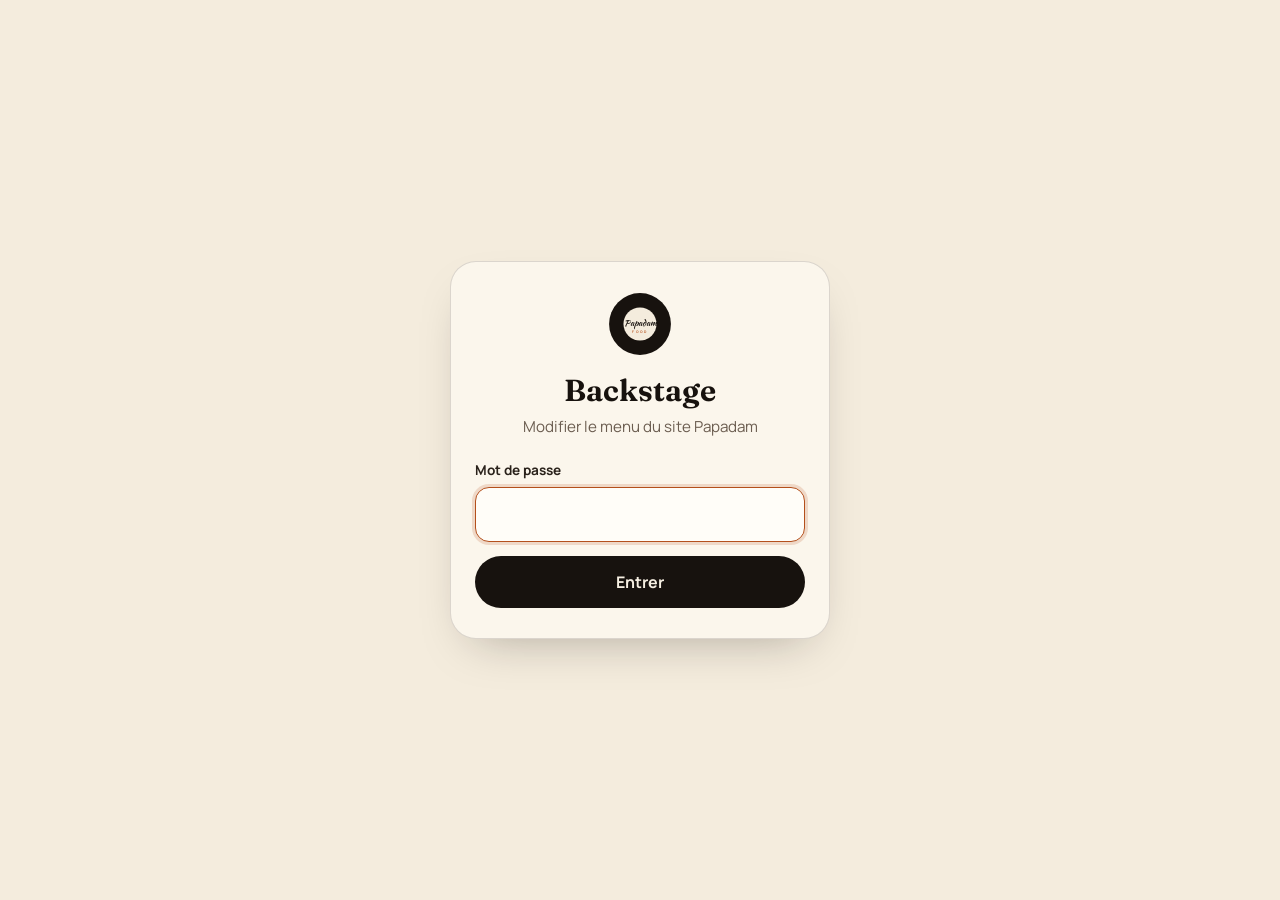
==== admin/index.html @ e586681b "Backstage : menu modifiable depuis /admin - Menu commun dans data/menu.json, affiché par assets/js/m" ====
<!doctype html>
<html lang="fr">
<head>
  <meta charset="utf-8">
  <meta name="viewport" content="width=device-width, initial-scale=1, viewport-fit=cover">
  <meta name="robots" content="noindex, nofollow">
  <title>Backstage Papadam</title>
  <meta name="theme-color" content="#17120e">
  <link rel="icon" href="/assets/favicon.webp" type="image/webp">
  <link rel="preconnect" href="https://fonts.googleapis.com">
  <link rel="preconnect" href="https://fonts.gstatic.com" crossorigin>
  <link rel="stylesheet" href="https://fonts.googleapis.com/css2?family=Fraunces:ital,opsz,wght@0,9..144,400..800;1,9..144,400..700&family=Manrope:wght@400;500;600;700&family=Kaushan+Script&display=swap">
  <style>
    :root {
      --cream: #f4ecdd; --paper: #fbf6ec; --sand: #e9dcc4; --ink: #17120e; --ink-2: #2b231c;
      --text: #2a221b; --muted: #6b5d50; --spice: #b4501c; --mustard: #efbd3c; --on-dark: #f6efe2;
      --ok: #1f7a46; --danger: #b3261e; --line: rgba(23, 18, 14, .14);
      --f-display: 'Fraunces', Georgia, serif; --f-body: 'Manrope', system-ui, -apple-system, 'Segoe UI', sans-serif;
      --r: 18px;
    }
    *, *::before, *::after { box-sizing: border-box; }
    html { -webkit-text-size-adjust: 100%; }
    body { margin: 0; background: var(--cream); color: var(--text); font: 400 1rem/1.5 var(--f-body); -webkit-font-smoothing: antialiased; }
    button, input, textarea, select { font: inherit; color: inherit; }
    button { cursor: pointer; }
    img { display: block; max-width: 100%; }
    [hidden] { display: none !important; }
    .wrap { width: 100%; max-width: 760px; margin: 0 auto; padding: 0 16px; }

    /* Connexion */
    .login { min-height: 100vh; min-height: 100svh; display: grid; place-items: center; padding: 24px 16px; }
    .login__card { width: 100%; max-width: 380px; background: var(--paper); border: 1px solid var(--line); border-radius: 26px; padding: 30px 24px; text-align: center; box-shadow: 0 20px 50px -24px rgba(23,18,14,.35); }
    .login__seal { width: 64px; height: 64px; margin: 0 auto 12px; }
    .login h1 { margin: 0; font: 650 1.9rem/1.1 var(--f-display); color: var(--ink); }
    .login p { margin: 8px 0 22px; color: var(--muted); font-size: .95rem; }
    .field-label { display: block; text-align: left; font-weight: 700; font-size: .85rem; margin-bottom: 6px; }
    .input { width: 100%; padding: 14px 16px; border: 1.5px solid var(--line); border-radius: 14px; background: #fffdf8; font-size: 1.05rem; }
    .input:focus { outline: none; border-color: var(--spice); box-shadow: 0 0 0 3px rgba(180,80,28,.18); }
    .btn { display: inline-flex; align-items: center; justify-content: center; gap: 8px; min-height: 52px; padding: 0 22px; border-radius: 999px; border: 0; font-weight: 700; font-size: 1rem; text-decoration: none; }
    .btn--ink { background: var(--ink); color: var(--on-dark); }
    .btn--ink:hover { background: var(--spice); }
    .btn--save { background: var(--ok); color: #fff; min-width: 170px; }
    .btn--save:disabled { background: #b9ad9b; cursor: default; }
    .btn--line { background: transparent; border: 1.5px solid var(--ink); color: var(--ink); }
    .btn--block { width: 100%; margin-top: 14px; }
    .error { margin: 12px 0 0; color: var(--danger); font-weight: 600; font-size: .92rem; }

    /* Barre du haut */
    .top { position: sticky; top: 0; z-index: 20; background: rgba(244,236,221,.94); backdrop-filter: blur(10px); -webkit-backdrop-filter: blur(10px); border-bottom: 1px solid var(--line); }
    .top__row { display: flex; align-items: center; gap: 12px; padding: 12px 0 10px; }
    .top__title { margin: 0 auto 0 0; font: 650 1.35rem/1 var(--f-display); color: var(--ink); }
    .top__title small { display: block; margin-top: 4px; font: 600 .75rem/1 var(--f-body); color: var(--muted); }
    .link { white-space: nowrap; color: var(--ink); font-weight: 700; font-size: .88rem; text-decoration: underline; text-underline-offset: 3px; background: none; border: 0; padding: 6px 2px; }
    .chips { display: flex; gap: 8px; overflow-x: auto; padding: 2px 0 12px; scrollbar-width: none; }
    .chips::-webkit-scrollbar { display: none; }
    .chip { flex: none; padding: 10px 16px; border-radius: 999px; border: 1.5px solid var(--line); background: var(--paper); font-weight: 700; font-size: .92rem; white-space: nowrap; }
    .chip[aria-pressed="true"] { background: var(--ink); color: var(--on-dark); border-color: var(--ink); }
    .chip--add { border-style: dashed; color: var(--spice); }

    /* Catégorie */
    main.editor { padding: 18px 0 130px; }
    .cat-head { display: grid; gap: 10px; margin-bottom: 16px; padding: 16px; background: var(--paper); border: 1px solid var(--line); border-radius: var(--r); }
    .cat-head__row { display: flex; gap: 10px; align-items: center; }
    .cat-head__name { flex: 1; font: 650 1.3rem/1.2 var(--f-display); padding: 10px 12px; }
    .cat-head details summary { cursor: pointer; font-weight: 700; font-size: .88rem; color: var(--muted); }
    .cat-head textarea { margin-top: 8px; }
    .cat-tools { display: flex; flex-wrap: wrap; gap: 8px; margin-top: 10px; }
    .hint { margin: 0 0 14px; color: var(--muted); font-size: .9rem; }

    /* Article */
    .items { display: grid; gap: 12px; list-style: none; margin: 0; padding: 0; }
    .item { background: #fffdf8; border: 1.5px solid var(--line); border-radius: var(--r); padding: 14px; display: grid; gap: 12px; }
    .item.is-changed { border-color: var(--mustard); box-shadow: 0 0 0 3px rgba(239,189,60,.25); }
    .item__main { display: grid; grid-template-columns: 84px 1fr; gap: 12px; align-items: start; }
    .photo { position: relative; width: 84px; height: 84px; border-radius: 14px; overflow: hidden; background: var(--sand); border: 0; padding: 0; }
    .photo img { width: 100%; height: 100%; object-fit: cover; }
    .photo span { position: absolute; inset: auto 0 0; padding: 4px 0; background: rgba(23,18,14,.72); color: #fff; font-size: .68rem; font-weight: 700; text-align: center; }
    .photo__empty { display: grid; place-items: center; width: 100%; height: 100%; color: var(--muted); font-size: 1.8rem; }
    .item__fields { display: grid; gap: 8px; min-width: 0; }
    .item__name { font-weight: 700; padding: 10px 12px; font-size: 1rem; }
    .price { display: flex; align-items: center; gap: 8px; }
    .price .input { width: 120px; padding: 10px 12px; font-weight: 700; font-size: 1.1rem; }
    .price b { color: var(--muted); }
    textarea.input { resize: vertical; min-height: 64px; font-size: .95rem; padding: 10px 12px; }
    .item__opts { display: flex; flex-wrap: wrap; gap: 8px; align-items: center; }
    .toggle { display: inline-flex; align-items: center; gap: 6px; padding: 8px 12px; border-radius: 999px; border: 1.5px solid var(--line); background: var(--paper); font-weight: 700; font-size: .85rem; }
    .toggle[aria-pressed="true"] { background: var(--mustard); border-color: var(--mustard); color: var(--ink); }
    .badge-input { width: 150px; padding: 8px 12px; font-size: .88rem; border-radius: 999px; }
    .item__actions { display: flex; flex-wrap: wrap; gap: 6px; border-top: 1px dashed var(--line); padding-top: 10px; }
    .mini { padding: 8px 12px; border-radius: 10px; border: 1.5px solid var(--line); background: var(--paper); font-weight: 700; font-size: .82rem; }
    .mini--danger { color: var(--danger); border-color: rgba(179,38,30,.35); margin-left: auto; }
    .mini:disabled { opacity: .35; cursor: default; }
    .add { width: 100%; margin-top: 12px; padding: 18px; border-radius: var(--r); border: 2px dashed var(--spice); background: transparent; color: var(--spice); font-weight: 700; font-size: 1rem; }

    /* Barre d'enregistrement */
    .savebar { position: fixed; left: 0; right: 0; bottom: 0; z-index: 30; background: var(--ink); color: var(--on-dark); padding: 12px 0 calc(12px + env(safe-area-inset-bottom)); box-shadow: 0 -10px 30px -12px rgba(0,0,0,.4); }
    .savebar__row { display: flex; align-items: center; gap: 12px; }
    .savebar__status { flex: 1; font-weight: 600; font-size: .92rem; line-height: 1.3; }
    .savebar__status small { display: block; opacity: .7; font-weight: 500; }

    .toast { position: fixed; left: 50%; top: 16px; z-index: 50; transform: translate(-50%, calc(-100% - 40px)); visibility: hidden; max-width: calc(100% - 32px); padding: 14px 18px; border-radius: 14px; background: var(--ok); color: #fff; font-weight: 700; box-shadow: 0 16px 40px -16px rgba(0,0,0,.45); transition: transform .4s cubic-bezier(.2,.7,.2,1), visibility 0s .4s; }
    .toast.is-error { background: var(--danger); }
    .toast.is-on { transform: translate(-50%, 0); visibility: visible; transition: transform .4s cubic-bezier(.2,.7,.2,1); }
    .loading { padding: 60px 0; text-align: center; color: var(--muted); }
    @media (max-width: 420px) {
      .item__main { grid-template-columns: 72px 1fr; }
      .photo { width: 72px; height: 72px; }
      .btn--save { min-width: 0; padding: 0 18px; }
    }
  </style>
</head>
<body>
  <!-- ============ CONNEXION ============ -->
  <section class="login" data-login hidden>
    <form class="login__card" data-login-form>
      <svg class="login__seal" viewBox="0 0 120 120" aria-hidden="true">
        <circle cx="60" cy="60" r="58" fill="#17120e"/>
        <circle cx="60" cy="60" r="31" fill="#f4ecdd"/>
        <text x="60" y="64" text-anchor="middle" font-family="'Kaushan Script', cursive" font-size="17" fill="#17120e">Papadam</text>
        <text x="60" y="76" text-anchor="middle" font-family="Manrope, sans-serif" font-weight="700" font-size="6.4" letter-spacing="2.4" fill="#b8541f">FOOD</text>
      </svg>
      <h1>Backstage</h1>
      <p>Modifier le menu du site Papadam</p>
      <label class="field-label" for="pw">Mot de passe</label>
      <input class="input" id="pw" type="password" autocomplete="current-password" required data-pw>
      <button class="btn btn--ink btn--block" type="submit" data-login-btn>Entrer</button>
      <p class="error" data-login-error hidden></p>
    </form>
  </section>

  <!-- ============ ÉDITEUR ============ -->
  <div data-app hidden>
    <header class="top">
      <div class="wrap">
        <div class="top__row">
          <h1 class="top__title">Menu Papadam<small>Même menu pour Sahloul et Khezama</small></h1>
          <a class="link" href="/" target="_blank" rel="noopener">Voir le site</a>
          <button class="link" type="button" data-logout>Quitter</button>
        </div>
        <nav class="chips" aria-label="Catégories" data-chips></nav>
      </div>
    </header>

    <main class="editor wrap" data-editor>
      <p class="loading">Chargement du menu…</p>
    </main>

    <div class="savebar">
      <div class="wrap savebar__row">
        <p class="savebar__status" data-status>Aucune modification</p>
        <button class="btn btn--save" type="button" data-save disabled>Enregistrer</button>
      </div>
    </div>
  </div>

  <input type="file" accept="image/*" hidden data-file>
  <div class="toast" role="status" aria-live="polite" data-toast></div>

  <script>
  (() => {
    'use strict';
    const $ = (s, c = document) => c.querySelector(s);
    const API = ['papadam.vercel.app', 'localhost', '127.0.0.1'].includes(location.hostname) ? '/api/save' : 'https://papadam.vercel.app/api/save';
    const PW_KEY = 'papadam-admin-pw';
    const BADGES = ['Populaire', 'Signature', 'Nouveau', 'Épicé', 'Promo'];

    const store = {
      get(k) { try { return localStorage.getItem(k); } catch (e) { return null; } },
      set(k, v) { try { localStorage.setItem(k, v); } catch (e) {} },
      del(k) { try { localStorage.removeItem(k); } catch (e) {} },
    };
    const esc = (s) => String(s ?? '').replace(/[&<>"']/g, (c) => ({ '&': '&amp;', '<': '&lt;', '>': '&gt;', '"': '&quot;', "'": '&#39;' }[c]));
    const slug = (s) => String(s || '').normalize('NFKD').replace(/[̀-ͯ]/g, '').toLowerCase().replace(/[^a-z0-9]+/g, '-').replace(/^-+|-+$/g, '').slice(0, 40);
    const fmtPrice = (n) => (Number.isFinite(n) ? n.toFixed(3).replace('.', ',') : '');
    const parsePrice = (s) => {
      const v = parseFloat(String(s).replace(/\s|dt/gi, '').replace(',', '.'));
      return Number.isFinite(v) ? Math.round(v * 1000) / 1000 : NaN;
    };
    const uid = () => Math.random().toString(36).slice(2, 7);

    let password = store.get(PW_KEY) || '';
    let menu = null;          // menu en cours d'édition
    let saved = '';           // dernière version enregistrée (texte), pour détecter les changements
    let savedItems = new Map(); // id -> texte de l'article enregistré, pour surligner ce qui a changé
    let current = null;       // id de la catégorie affichée
    let photos = new Map();   // chemin -> { data (base64), url (aperçu) } en attente d'envoi
    let photoTarget = null;   // article qui reçoit la photo choisie

    /* ---------- Messages ---------- */
    let toastTimer;
    function toast(msg, error = false) {
      const t = $('[data-toast]');
      t.textContent = msg;
      t.classList.toggle('is-error', error);
      t.classList.add('is-on');
      clearTimeout(toastTimer);
      toastTimer = setTimeout(() => t.classList.remove('is-on'), error ? 6000 : 4000);
    }

    async function api(body) {
      const res = await fetch(API, { method: 'POST', headers: { 'Content-Type': 'application/json' }, body: JSON.stringify({ password, ...body }) });
      let data = {};
      try { data = await res.json(); } catch (e) {}
      if (!res.ok) { const err = new Error(data.error || `Erreur ${res.status}`); err.status = res.status; throw err; }
      return data;
    }

    /* ---------- Connexion ---------- */
    function showLogin(message) {
      $('[data-app]').hidden = true;
      $('[data-login]').hidden = false;
      const err = $('[data-login-error]');
      err.hidden = !message;
      err.textContent = message || '';
      setTimeout(() => $('[data-pw]').focus(), 50);
    }
    $('[data-login-form]').addEventListener('submit', async (e) => {
      e.preventDefault();
      const btn = $('[data-login-btn]');
      password = $('[data-pw]').value;
      btn.disabled = true; btn.textContent = 'Vérification…';
      try {
        await api({ action: 'check' });
        store.set(PW_KEY, password);
        if (menu) {
          // Reconnexion en cours d'édition : on garde les modifications
          $('[data-login]').hidden = true;
          $('[data-app]').hidden = false;
        } else {
          start();
        }
      } catch (err) {
        showLogin(err.message);
      } finally {
        btn.disabled = false; btn.textContent = 'Entrer';
      }
    });
    $('[data-logout]').addEventListener('click', () => {
      if (isDirty() && !confirm('Des modifications ne sont pas enregistrées. Quitter quand même ?')) return;
      store.del(PW_KEY); password = ''; saved = JSON.stringify(menu); location.reload();
    });

    /* ---------- Données ---------- */
    async function loadMenu() {
      const res = await fetch(`/data/menu.json?t=${Date.now()}`, { cache: 'no-store' });
      if (!res.ok) throw new Error('Impossible de charger le menu.');
      return res.json();
    }
    function remember() {
      saved = JSON.stringify(menu);
      savedItems = new Map(menu.categories.flatMap((c) => c.items.map((i) => [i.id, JSON.stringify(i)])));
    }
    const isDirty = () => menu && JSON.stringify(menu) !== saved;
    const cat = () => menu.categories.find((c) => c.id === current);

    async function start() {
      $('[data-login]').hidden = true;
      $('[data-app]').hidden = false;
      try {
        menu = await loadMenu();
        remember();
        current = menu.categories[0]?.id || null;
        render();
      } catch (e) {
        $('[data-editor]').innerHTML = `<p class="loading">${esc(e.message)} Rechargez la page.</p>`;
      }
    }

    /* ---------- Affichage ---------- */
    function render() {
      renderChips();
      renderCategory();
      updateStatus();
    }

    function renderChips() {
      $('[data-chips]').innerHTML = menu.categories.map((c) =>
        `<button class="chip" type="button" aria-pressed="${c.id === current}" data-cat="${esc(c.id)}">${esc(c.name || 'Sans nom')} (${c.items.length})</button>`
      ).join('') + '<button class="chip chip--add" type="button" data-add-cat>+ Catégorie</button>';
    }

    function photoHtml(item) {
      const src = item.img && (photos.get(item.img.src.slice(1))?.url || item.img.src);
      return `<button class="photo" type="button" data-act="photo" aria-label="Changer la photo de ${esc(item.name)}">
        ${src ? `<img src="${esc(src)}" alt="">` : '<span class="photo__empty">📷</span>'}<span>${src ? 'Changer' : 'Ajouter'}</span></button>`;
    }

    function itemHtml(item, i, n, drinks) {
      const changed = savedItems.get(item.id) !== JSON.stringify(item);
      return `<li class="item${changed ? ' is-changed' : ''}" data-id="${esc(item.id)}">
        <div class="item__main">
          ${photoHtml(item)}
          <div class="item__fields">
            <input class="input item__name" value="${esc(item.name)}" placeholder="Nom de l'article" aria-label="Nom" data-f="name">
            <label class="price"><input class="input" inputmode="decimal" value="${esc(fmtPrice(item.price))}" placeholder="0,000" aria-label="Prix en dinars" data-f="price"><b>DT</b></label>
          </div>
        </div>
        <textarea class="input" rows="2" placeholder="Description (facultatif)" aria-label="Description" data-f="desc">${esc(item.desc)}</textarea>
        <div class="item__opts">
          ${drinks ? '' : `<button class="toggle" type="button" aria-pressed="${!!item.featured}" data-act="featured">★ Spécialité</button>`}
          <input class="input badge-input" list="badges" value="${esc(item.badge || '')}" placeholder="Étiquette (ex. Nouveau)" aria-label="Étiquette" data-f="badge">
        </div>
        <div class="item__actions">
          <button class="mini" type="button" data-act="up" ${i === 0 ? 'disabled' : ''} aria-label="Monter">↑ Monter</button>
          <button class="mini" type="button" data-act="down" ${i === n - 1 ? 'disabled' : ''} aria-label="Descendre">↓ Descendre</button>
          ${item.img ? '<button class="mini" type="button" data-act="nophoto">Retirer la photo</button>' : ''}
          <button class="mini mini--danger" type="button" data-act="delete">Supprimer</button>
        </div>
      </li>`;
    }

    function renderCategory() {
      const c = cat();
      const ed = $('[data-editor]');
      if (!c) { ed.innerHTML = '<p class="loading">Aucune catégorie. Ajoutez-en une avec « + Catégorie ».</p>'; return; }
      const idx = menu.categories.indexOf(c);
      ed.innerHTML = `
        <section class="cat-head">
          <div class="cat-head__row">
            <input class="input cat-head__name" value="${esc(c.name)}" aria-label="Nom de la catégorie" data-cf="name">
          </div>
          <details>
            <summary>Texte d'introduction et options de la catégorie</summary>
            <textarea class="input" rows="2" aria-label="Introduction" data-cf="intro">${esc(c.intro)}</textarea>
            <div class="cat-tools">
              <button class="mini" type="button" data-cact="left" ${idx === 0 ? 'disabled' : ''}>← Avant</button>
              <button class="mini" type="button" data-cact="right" ${idx === menu.categories.length - 1 ? 'disabled' : ''}>Après →</button>
              <button class="mini" type="button" data-cact="drinks">${c.drinks ? 'Catégorie boissons ✓' : 'Catégorie normale'}</button>
              <button class="mini mini--danger" type="button" data-cact="delete">Supprimer la catégorie</button>
            </div>
          </details>
        </section>
        <p class="hint">Touchez un champ pour le modifier, puis appuyez sur <strong>Enregistrer</strong> en bas.</p>
        <ul class="items">${c.items.map((it, i) => itemHtml(it, i, c.items.length, c.drinks)).join('')}</ul>
        <button class="add" type="button" data-add-item>+ Ajouter un article dans « ${esc(c.name)} »</button>
        <datalist id="badges">${BADGES.map((b) => `<option value="${b}">`).join('')}</datalist>`;
    }

    function markItem(li) {
      const item = cat().items.find((i) => i.id === li.dataset.id);
      li.classList.toggle('is-changed', savedItems.get(item.id) !== JSON.stringify(item));
    }

    function updateStatus() {
      const dirty = isDirty();
      let n = 0;
      if (dirty) {
        const now = new Map(menu.categories.flatMap((c) => c.items.map((i) => [i.id, JSON.stringify(i)])));
        now.forEach((v, k) => { if (savedItems.get(k) !== v) n++; });
        savedItems.forEach((v, k) => { if (!now.has(k)) n++; });
      }
      $('[data-status]').innerHTML = dirty
        ? `${n ? `${n} article${n > 1 ? 's' : ''} modifié${n > 1 ? 's' : ''}` : 'Modifications'} à enregistrer<small>Rien n'est en ligne tant que vous n'enregistrez pas</small>`
        : 'Aucune modification<small>Le site affiche ce menu</small>';
      $('[data-save]').disabled = !dirty;
    }

    /* ---------- Saisie ---------- */
    $('[data-chips]').addEventListener('click', (e) => {
      const chip = e.target.closest('[data-cat]');
      if (chip) { current = chip.dataset.cat; render(); scrollTo({ top: 0, behavior: 'smooth' }); return; }
      if (e.target.closest('[data-add-cat]')) {
        const name = prompt('Nom de la nouvelle catégorie ?');
        if (!name || !name.trim()) return;
        let id = slug(name) || `categorie-${uid()}`;
        while (menu.categories.some((c) => c.id === id)) id = `${slug(name)}-${uid()}`;
        menu.categories.push({ id, name: name.trim(), intro: '', items: [] });
        current = id;
        render();
      }
    });

    $('[data-editor]').addEventListener('input', (e) => {
      const c = cat();
      const cf = e.target.dataset.cf;
      if (cf) { c[cf] = e.target.value; if (cf === 'name') renderChips(); updateStatus(); return; }
      const f = e.target.dataset.f;
      const li = e.target.closest('[data-id]');
      if (!f || !li) return;
      const item = c.items.find((i) => i.id === li.dataset.id);
      if (f === 'price') {
        const v = parsePrice(e.target.value);
        e.target.setCustomValidity(Number.isFinite(v) ? '' : 'Prix invalide');
        if (Number.isFinite(v)) item.price = v;
      } else if (f === 'badge') {
        if (e.target.value.trim()) item.badge = e.target.value; else delete item.badge;
      } else {
        item[f] = e.target.value;
      }
      markItem(li);
      updateStatus();
    });
    // Remet le prix au bon format en sortant du champ
    $('[data-editor]').addEventListener('focusout', (e) => {
      if (e.target.dataset.f !== 'price') return;
      const li = e.target.closest('[data-id]');
      const item = cat().items.find((i) => i.id === li.dataset.id);
      e.target.value = fmtPrice(item.price);
      e.target.setCustomValidity('');
    });

    $('[data-editor]').addEventListener('click', (e) => {
      const c = cat();
      const cbtn = e.target.closest('[data-cact]');
      if (cbtn) {
        const i = menu.categories.indexOf(c);
        const a = cbtn.dataset.cact;
        if (a === 'left' && i > 0) [menu.categories[i - 1], menu.categories[i]] = [menu.categories[i], menu.categories[i - 1]];
        if (a === 'right' && i < menu.categories.length - 1) [menu.categories[i + 1], menu.categories[i]] = [menu.categories[i], menu.categories[i + 1]];
        if (a === 'drinks') { if (c.drinks) delete c.drinks; else c.drinks = true; }
        if (a === 'delete') {
          if (!confirm(`Supprimer la catégorie « ${c.name} » et ses ${c.items.length} article(s) ?`)) return;
          menu.categories.splice(i, 1);
          current = menu.categories[Math.max(0, i - 1)]?.id || null;
        }
        render();
        if (a !== 'delete') $('.cat-head details').open = true;
        return;
      }
      if (e.target.closest('[data-add-item]')) {
        const item = { id: `article-${uid()}`, name: '', price: 0, desc: '' };
        c.items.push(item);
        renderCategory(); updateStatus();
        const li = $(`[data-id="${item.id}"]`);
        li.scrollIntoView({ behavior: 'smooth', block: 'center' });
        $('[data-f="name"]', li).focus({ preventScroll: true });
        return;
      }
      const btn = e.target.closest('[data-act]');
      const li = e.target.closest('[data-id]');
      if (!btn || !li) return;
      const i = c.items.findIndex((x) => x.id === li.dataset.id);
      const item = c.items[i];
      const act = btn.dataset.act;
      if (act === 'up' && i > 0) [c.items[i - 1], c.items[i]] = [c.items[i], c.items[i - 1]];
      else if (act === 'down' && i < c.items.length - 1) [c.items[i + 1], c.items[i]] = [c.items[i], c.items[i + 1]];
      else if (act === 'featured') { if (item.featured) delete item.featured; else item.featured = true; }
      else if (act === 'nophoto') { if (!confirm('Retirer la photo de cet article ?')) return; delete item.img; }
      else if (act === 'delete') {
        if (!confirm(`Supprimer « ${item.name || 'cet article'} » du menu ?`)) return;
        c.items.splice(i, 1);
      } else if (act === 'photo') {
        photoTarget = item.id;
        $('[data-file]').value = '';
        $('[data-file]').click();
        return;
      }
      renderCategory(); renderChips(); updateStatus();
      const again = $(`[data-id="${item.id}"]`);
      if (again && (act === 'up' || act === 'down')) again.scrollIntoView({ behavior: 'smooth', block: 'center' });
    });

    /* ---------- Photos : redimensionnées sur l'appareil avant l'envoi ---------- */
    async function compress(file) {
      const bitmap = await createImageBitmap(file).catch(() => null);
      let source = bitmap, w, h;
      if (bitmap) { w = bitmap.width; h = bitmap.height; }
      else {
        source = await new Promise((ok, ko) => { const im = new Image(); im.onload = () => ok(im); im.onerror = ko; im.src = URL.createObjectURL(file); });
        w = source.naturalWidth; h = source.naturalHeight;
      }
      const scale = Math.min(1, 1200 / Math.max(w, h));
      const cw = Math.round(w * scale), ch = Math.round(h * scale);
      const canvas = document.createElement('canvas');
      canvas.width = cw; canvas.height = ch;
      canvas.getContext('2d').drawImage(source, 0, 0, cw, ch);
      const toBlob = (type, q) => new Promise((ok) => canvas.toBlob(ok, type, q));
      let blob = await toBlob('image/webp', 0.82);
      let ext = 'webp';
      if (!blob || blob.type !== 'image/webp') { blob = await toBlob('image/jpeg', 0.82); ext = 'jpg'; }
      for (let q = 0.7; blob.size > 1_000_000 && q > 0.3; q -= 0.15) blob = await toBlob(ext === 'webp' ? 'image/webp' : 'image/jpeg', q);
      const data = await new Promise((ok) => { const r = new FileReader(); r.onload = () => ok(String(r.result).split(',')[1]); r.readAsDataURL(blob); });
      return { data, ext, w: cw, h: ch, url: URL.createObjectURL(blob) };
    }

    $('[data-file]').addEventListener('change', async (e) => {
      const file = e.target.files[0];
      const c = cat();
      const item = c && c.items.find((i) => i.id === photoTarget);
      if (!file || !item) return;
      toast('Préparation de la photo…');
      try {
        const img = await compress(file);
        const path = `media/${slug(item.name) || 'article'}-${Date.now().toString(36)}.${img.ext}`;
        photos.set(path, { data: img.data, url: img.url });
        item.img = { src: `/${path}`, w: img.w, h: img.h };
        renderCategory(); updateStatus();
        toast('Photo ajoutée. Pensez à enregistrer.');
      } catch (err) {
        toast('Impossible de lire cette photo. Essayez une autre image.', true);
      }
    });

    /* ---------- Enregistrement ---------- */
    function validate() {
      for (const c of menu.categories) {
        if (!c.name.trim()) return { cat: c.id, msg: 'Une catégorie n’a pas de nom.' };
        for (const i of c.items) {
          if (!i.name.trim()) return { cat: c.id, item: i.id, msg: `Un article de « ${c.name} » n’a pas de nom.` };
          if (!Number.isFinite(i.price) || i.price <= 0) return { cat: c.id, item: i.id, msg: `Le prix de « ${i.name} » est manquant.` };
        }
      }
      return null;
    }

    $('[data-save]').addEventListener('click', async () => {
      const problem = validate();
      if (problem) {
        current = problem.cat; render();
        const li = problem.item && $(`[data-id="${problem.item}"]`);
        if (li) { li.scrollIntoView({ behavior: 'smooth', block: 'center' }); li.classList.add('is-changed'); }
        toast(problem.msg, true);
        return;
      }
      const btn = $('[data-save]');
      btn.disabled = true; btn.textContent = 'Enregistrement…';
      const used = new Set(menu.categories.flatMap((c) => c.items.map((i) => i.img && i.img.src.slice(1))));
      const images = [...photos].filter(([p]) => used.has(p)).map(([path, p]) => ({ path, data: p.data }));
      try {
        const res = await api({ baseVersion: menu.version, menu: { categories: menu.categories }, images });
        menu = res.menu;
        photos.forEach((p, path) => { if (!used.has(path)) URL.revokeObjectURL(p.url); });
        // On garde les aperçus locaux des nouvelles photos le temps que le site se mette à jour
        photos = new Map([...photos].filter(([p]) => used.has(p)));
        remember(); render();
        const partial = (res.results || []).filter((r) => !r.ok);
        toast(partial.length
          ? 'Enregistré, mais un des deux sites n’a pas pu être mis à jour. Prévenez le responsable.'
          : 'Enregistré ✓ Le site sera à jour dans environ 1 minute.', partial.length > 0);
      } catch (err) {
        if (err.status === 401) { store.del(PW_KEY); showLogin('Mot de passe incorrect. Reconnectez-vous (vos modifications sont gardées).'); }
        else toast(err.message || 'Enregistrement impossible. Vérifiez la connexion internet.', true);
      } finally {
        btn.textContent = 'Enregistrer';
        updateStatus();
      }
    });

    addEventListener('beforeunload', (e) => { if (isDirty()) { e.preventDefault(); e.returnValue = ''; } });

    /* ---------- Démarrage ---------- */
    if (password) {
      api({ action: 'check' }).then(start).catch((err) => { if (err.status === 401) store.del(PW_KEY); showLogin(err.status === 401 ? '' : err.message); });
    } else {
      showLogin();
    }
  })();
  </script>
</body>
</html>
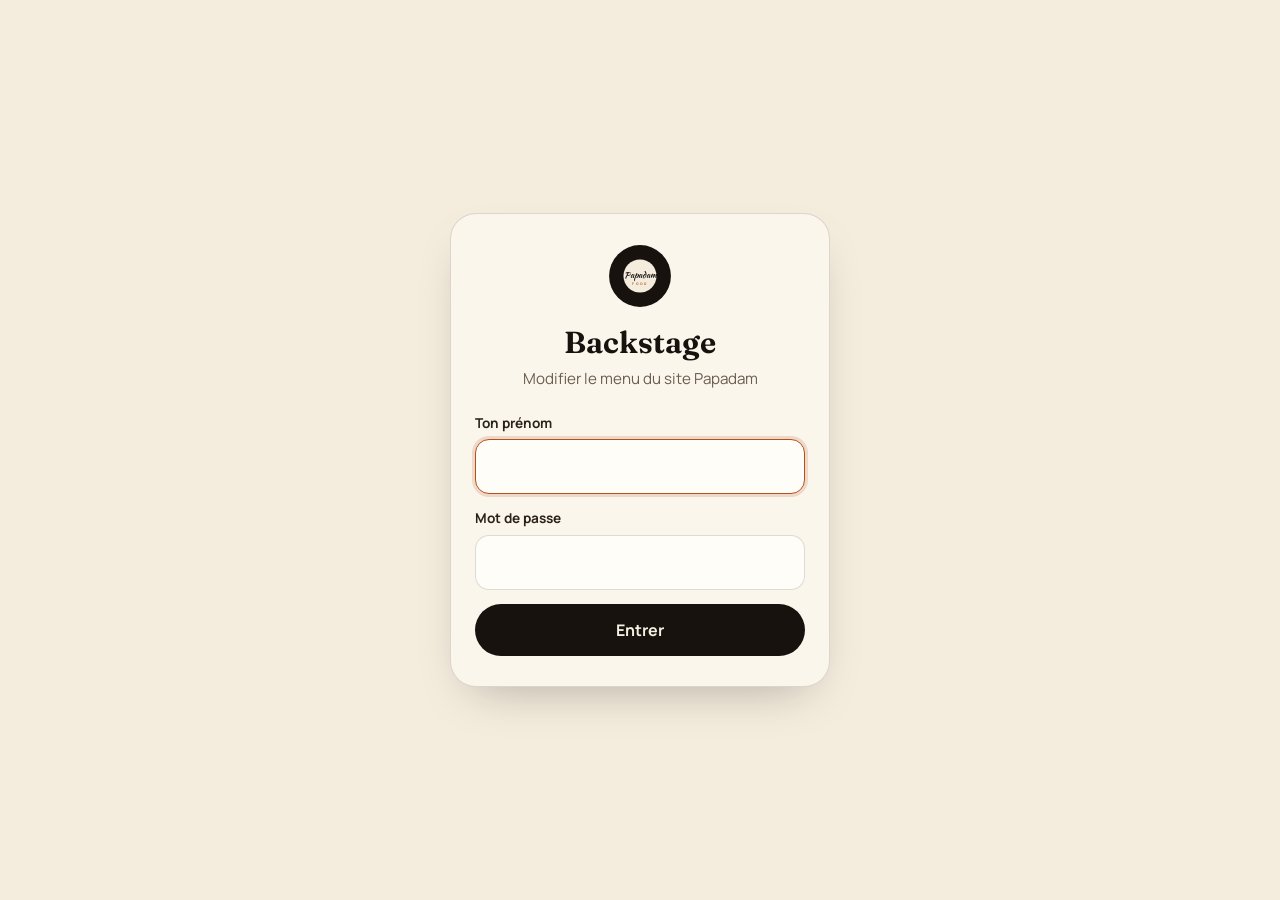
==== commit db563540: "Sécurité : connexion temporaire, prénom dans l'historique, en-têtes de sécurité - le mot de passe n'" ====
--- a/admin/index.html
+++ b/admin/index.html
@@ -44,6 +44,17 @@
     .btn--line { background: transparent; border: 1.5px solid var(--ink); color: var(--ink); }
     .btn--block { width: 100%; margin-top: 14px; }
     .error { margin: 12px 0 0; color: var(--danger); font-weight: 600; font-size: .92rem; }
+
+    /* Choix du restaurant */
+    .sites { display: grid; gap: 12px; margin-top: 4px; }
+    .site-btn { display: flex; align-items: center; gap: 14px; width: 100%; padding: 18px; border-radius: 18px; border: 2px solid var(--line); background: #fffdf8; text-align: left; color: var(--ink); }
+    .site-btn:hover, .site-btn:focus-visible { border-color: var(--spice); outline: none; }
+    .site-btn b { display: block; font: 650 1.45rem/1.1 var(--f-display); }
+    .site-btn small { display: block; margin-top: 3px; color: var(--muted); font-size: .85rem; }
+    .site-btn i { margin-left: auto; font-style: normal; font-size: 1.4rem; color: var(--spice); }
+    .site-btn__pin { flex: none; display: grid; place-items: center; width: 46px; height: 46px; border-radius: 50%; background: var(--ink); color: var(--on-dark); font-size: 1.3rem; }
+    .site-btn.is-last { border-color: var(--mustard); }
+    .top__switch { display: inline-block; margin-top: 6px; padding: 0; border: 0; background: none; font: 700 .78rem/1 var(--f-body); color: var(--spice); text-decoration: underline; text-underline-offset: 3px; }
 
     /* Barre du haut */
     .top { position: sticky; top: 0; z-index: 20; background: rgba(244,236,221,.94); backdrop-filter: blur(10px); -webkit-backdrop-filter: blur(10px); border-bottom: 1px solid var(--line); }
@@ -121,6 +132,8 @@
       </svg>
       <h1>Backstage</h1>
       <p>Modifier le menu du site Papadam</p>
+      <label class="field-label" for="who">Ton prénom</label>
+      <input class="input" id="who" type="text" autocomplete="given-name" maxlength="30" required data-who style="margin-bottom:14px">
       <label class="field-label" for="pw">Mot de passe</label>
       <input class="input" id="pw" type="password" autocomplete="current-password" required data-pw>
       <button class="btn btn--ink btn--block" type="submit" data-login-btn>Entrer</button>
@@ -128,13 +141,26 @@
     </form>
   </section>
 
+  <!-- ============ CHOIX DU RESTAURANT ============ -->
+  <section class="login" data-pick hidden>
+    <div class="login__card">
+      <h1>Quel restaurant ?</h1>
+      <p>Chaque restaurant a son propre menu et ses propres prix.<br><small data-who-line></small></p>
+      <div class="sites">
+        <button class="site-btn" type="button" data-site="sahloul"><span class="site-btn__pin">📍</span><span><b>Sahloul</b><small>Modifier le menu de Sahloul</small></span><i>→</i></button>
+        <button class="site-btn" type="button" data-site="khezama"><span class="site-btn__pin">📍</span><span><b>Khezama</b><small>Modifier le menu de Khezama</small></span><i>→</i></button>
+      </div>
+      <button class="link" type="button" style="margin-top:18px" data-logout>Quitter</button>
+    </div>
+  </section>
+
   <!-- ============ ÉDITEUR ============ -->
   <div data-app hidden>
     <header class="top">
       <div class="wrap">
         <div class="top__row">
-          <h1 class="top__title">Menu Papadam<small>Même menu pour Sahloul et Khezama</small></h1>
-          <a class="link" href="/" target="_blank" rel="noopener">Voir le site</a>
+          <div class="top__title"><h1 style="font:inherit;margin:0" data-site-title>Menu</h1><button class="top__switch" type="button" data-switch>⇄ Changer de restaurant</button></div>
+          <a class="link" href="/" target="_blank" rel="noopener" data-view>Voir le site</a>
           <button class="link" type="button" data-logout>Quitter</button>
         </div>
         <nav class="chips" aria-label="Catégories" data-chips></nav>
@@ -159,9 +185,13 @@
   <script>
   (() => {
     'use strict';
+    if (window.top !== window.self) { document.body.innerHTML = ''; window.top.location = window.self.location.href; return; }
     const $ = (s, c = document) => c.querySelector(s);
     const API = ['papadam.vercel.app', 'localhost', '127.0.0.1'].includes(location.hostname) ? '/api/save' : 'https://papadam.vercel.app/api/save';
-    const PW_KEY = 'papadam-admin-pw';
+    const SESSION_KEY = 'papadam-admin-session'; // connexion temporaire (12 h), jamais le mot de passe
+    const NAME_KEY = 'papadam-admin-name';
+    const SITE_KEY = 'papadam-admin-site';
+    const SITES = { sahloul: 'Sahloul', khezama: 'Khezama' };
     const BADGES = ['Populaire', 'Signature', 'Nouveau', 'Épicé', 'Promo'];
 
     const store = {
@@ -178,11 +208,15 @@
     };
     const uid = () => Math.random().toString(36).slice(2, 7);
 
-    let password = store.get(PW_KEY) || '';
+    store.del('papadam-admin-pw'); // ancienne version : le mot de passe était gardé en clair, on l'efface
+    let session = null;
+    try { session = JSON.parse(store.get(SESSION_KEY) || 'null'); } catch (e) {}
+    if (!session || !session.token || !(session.exp > Date.now())) { session = null; store.del(SESSION_KEY); }
     let menu = null;          // menu en cours d'édition
     let saved = '';           // dernière version enregistrée (texte), pour détecter les changements
     let savedItems = new Map(); // id -> texte de l'article enregistré, pour surligner ce qui a changé
     let current = null;       // id de la catégorie affichée
+    let site = null;          // resto en cours de modification : 'sahloul' ou 'khezama'
     let photos = new Map();   // chemin -> { data (base64), url (aperçu) } en attente d'envoi
     let photoTarget = null;   // article qui reçoit la photo choisie
 
@@ -198,7 +232,7 @@
     }
 
     async function api(body) {
-      const res = await fetch(API, { method: 'POST', headers: { 'Content-Type': 'application/json' }, body: JSON.stringify({ password, ...body }) });
+      const res = await fetch(API, { method: 'POST', headers: { 'Content-Type': 'application/json' }, body: JSON.stringify({ token: session && session.token, ...body }) });
       let data = {};
       try { data = await res.json(); } catch (e) {}
       if (!res.ok) { const err = new Error(data.error || `Erreur ${res.status}`); err.status = res.status; throw err; }
@@ -208,26 +242,31 @@
     /* ---------- Connexion ---------- */
     function showLogin(message) {
       $('[data-app]').hidden = true;
+      $('[data-pick]').hidden = true;
       $('[data-login]').hidden = false;
       const err = $('[data-login-error]');
       err.hidden = !message;
       err.textContent = message || '';
-      setTimeout(() => $('[data-pw]').focus(), 50);
+      $('[data-who]').value = $('[data-who]').value || store.get(NAME_KEY) || '';
+      $('[data-pw]').value = '';
+      setTimeout(() => ($('[data-who]').value ? $('[data-pw]') : $('[data-who]')).focus(), 50);
     }
     $('[data-login-form]').addEventListener('submit', async (e) => {
       e.preventDefault();
       const btn = $('[data-login-btn]');
-      password = $('[data-pw]').value;
       btn.disabled = true; btn.textContent = 'Vérification…';
       try {
-        await api({ action: 'check' });
-        store.set(PW_KEY, password);
+        const res = await api({ action: 'login', password: $('[data-pw]').value, name: $('[data-who]').value });
+        $('[data-pw]').value = '';
+        session = { token: res.token, exp: res.exp, name: res.name };
+        store.set(SESSION_KEY, JSON.stringify(session));
+        store.set(NAME_KEY, res.name);
         if (menu) {
           // Reconnexion en cours d'édition : on garde les modifications
           $('[data-login]').hidden = true;
           $('[data-app]').hidden = false;
         } else {
-          start();
+          showPick();
         }
       } catch (err) {
         showLogin(err.message);
@@ -235,14 +274,40 @@
         btn.disabled = false; btn.textContent = 'Entrer';
       }
     });
-    $('[data-logout]').addEventListener('click', () => {
+    document.querySelectorAll('[data-logout]').forEach((b) => b.addEventListener('click', () => {
       if (isDirty() && !confirm('Des modifications ne sont pas enregistrées. Quitter quand même ?')) return;
-      store.del(PW_KEY); password = ''; saved = JSON.stringify(menu); location.reload();
+      store.del(SESSION_KEY); session = null; saved = JSON.stringify(menu); location.reload();
+    }));
+
+    /* ---------- Choix du restaurant ---------- */
+    function showPick() {
+      $('[data-login]').hidden = true;
+      $('[data-app]').hidden = true;
+      $('[data-pick]').hidden = false;
+      $('[data-who-line]').textContent = session ? `Connecté : ${session.name}` : '';
+      const last = store.get(SITE_KEY);
+      document.querySelectorAll('[data-site]').forEach((b) => b.classList.toggle('is-last', b.dataset.site === last));
+    }
+    document.querySelectorAll('[data-site]').forEach((b) => b.addEventListener('click', () => {
+      site = b.dataset.site;
+      store.set(SITE_KEY, site);
+      start();
+    }));
+    $('[data-switch]').addEventListener('click', () => {
+      if (isDirty() && !confirm('Des modifications ne sont pas enregistrées. Changer de restaurant quand même ?')) return;
+      photos.forEach((p) => URL.revokeObjectURL(p.url));
+      photos = new Map(); menu = null; saved = ''; site = null;
+      $('[data-editor]').innerHTML = '<p class="loading">Chargement du menu…</p>';
+      $('[data-chips]').innerHTML = '';
+      showPick();
+      scrollTo(0, 0);
     });
 
     /* ---------- Données ---------- */
     async function loadMenu() {
-      const res = await fetch(`/data/menu.json?t=${Date.now()}`, { cache: 'no-store' });
+      const get = (file) => fetch(`/data/${file}?t=${Date.now()}`, { cache: 'no-store' });
+      let res = await get(`menu-${site}.json`);
+      if (res.status === 404) res = await get('menu.json');
       if (!res.ok) throw new Error('Impossible de charger le menu.');
       return res.json();
     }
@@ -255,7 +320,11 @@
 
     async function start() {
       $('[data-login]').hidden = true;
+      $('[data-pick]').hidden = true;
       $('[data-app]').hidden = false;
+      $('[data-site-title]').textContent = `Menu ${SITES[site]}`;
+      $('[data-view]').href = `/${site}/`;
+      document.title = `Backstage · ${SITES[site]}`;
       try {
         menu = await loadMenu();
         remember();
@@ -517,7 +586,7 @@
       const used = new Set(menu.categories.flatMap((c) => c.items.map((i) => i.img && i.img.src.slice(1))));
       const images = [...photos].filter(([p]) => used.has(p)).map(([path, p]) => ({ path, data: p.data }));
       try {
-        const res = await api({ baseVersion: menu.version, menu: { categories: menu.categories }, images });
+        const res = await api({ site, baseVersion: menu.version, menu: { categories: menu.categories }, images });
         menu = res.menu;
         photos.forEach((p, path) => { if (!used.has(path)) URL.revokeObjectURL(p.url); });
         // On garde les aperçus locaux des nouvelles photos le temps que le site se mette à jour
@@ -526,9 +595,9 @@
         const partial = (res.results || []).filter((r) => !r.ok);
         toast(partial.length
           ? 'Enregistré, mais un des deux sites n’a pas pu être mis à jour. Prévenez le responsable.'
-          : 'Enregistré ✓ Le site sera à jour dans environ 1 minute.', partial.length > 0);
+          : `Enregistré ✓ Le menu de ${SITES[site]} sera à jour dans environ 1 minute.`, partial.length > 0);
       } catch (err) {
-        if (err.status === 401) { store.del(PW_KEY); showLogin('Mot de passe incorrect. Reconnectez-vous (vos modifications sont gardées).'); }
+        if (err.status === 401) { store.del(SESSION_KEY); session = null; showLogin('Connexion expirée. Reconnectez-vous (vos modifications sont gardées).'); }
         else toast(err.message || 'Enregistrement impossible. Vérifiez la connexion internet.', true);
       } finally {
         btn.textContent = 'Enregistrer';
@@ -539,11 +608,7 @@
     addEventListener('beforeunload', (e) => { if (isDirty()) { e.preventDefault(); e.returnValue = ''; } });
 
     /* ---------- Démarrage ---------- */
-    if (password) {
-      api({ action: 'check' }).then(start).catch((err) => { if (err.status === 401) store.del(PW_KEY); showLogin(err.status === 401 ? '' : err.message); });
-    } else {
-      showLogin();
-    }
+    if (session) showPick(); else showLogin();
   })();
   </script>
 </body>
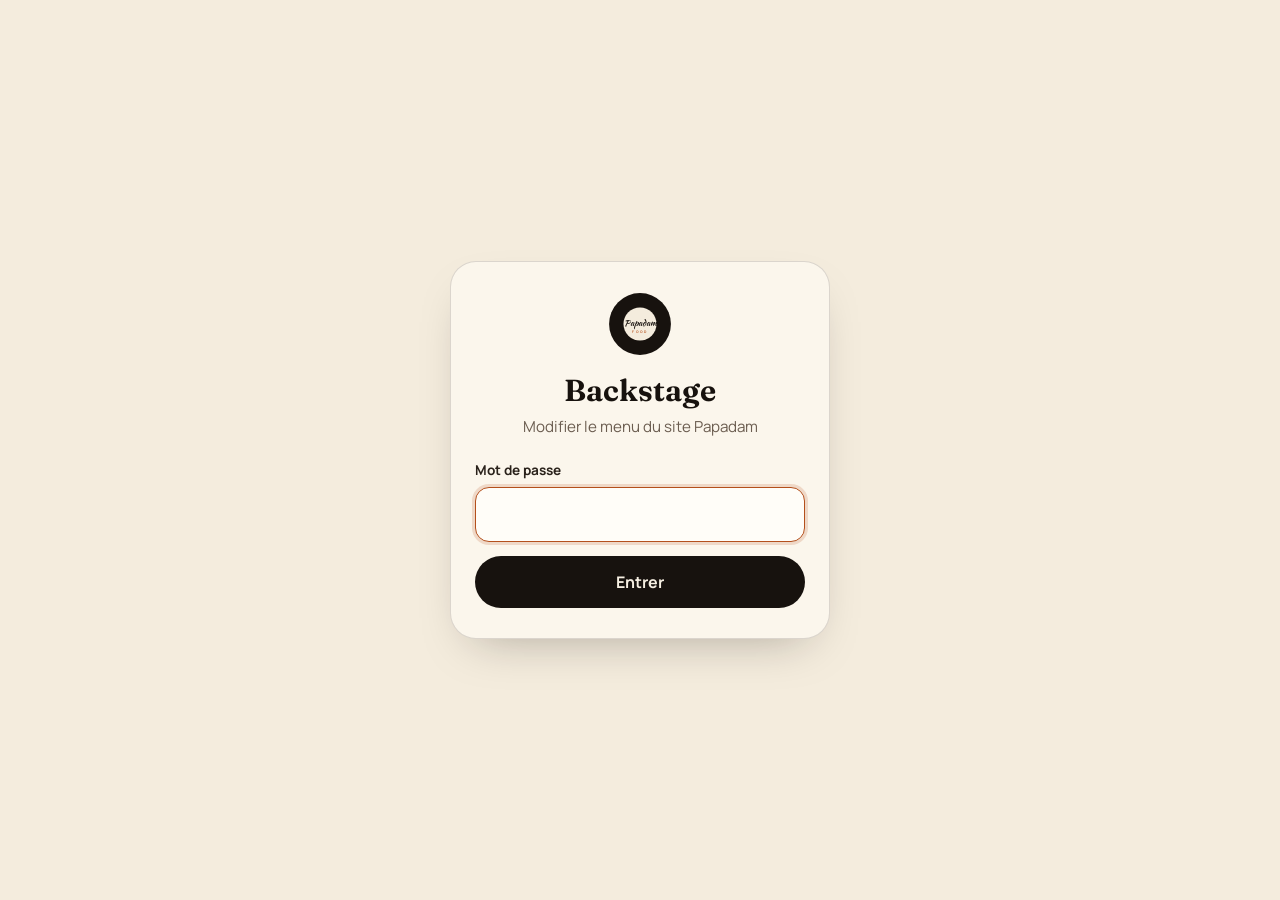
==== commit b3482986: "Backstage : connexion avec le mot de passe seul (sans prénom) Co-Authored-By: Claude Opus 5.5 <norep" ====
--- a/admin/index.html
+++ b/admin/index.html
@@ -132,8 +132,6 @@
       </svg>
       <h1>Backstage</h1>
       <p>Modifier le menu du site Papadam</p>
-      <label class="field-label" for="who">Ton prénom</label>
-      <input class="input" id="who" type="text" autocomplete="given-name" maxlength="30" required data-who style="margin-bottom:14px">
       <label class="field-label" for="pw">Mot de passe</label>
       <input class="input" id="pw" type="password" autocomplete="current-password" required data-pw>
       <button class="btn btn--ink btn--block" type="submit" data-login-btn>Entrer</button>
@@ -145,7 +143,7 @@
   <section class="login" data-pick hidden>
     <div class="login__card">
       <h1>Quel restaurant ?</h1>
-      <p>Chaque restaurant a son propre menu et ses propres prix.<br><small data-who-line></small></p>
+      <p>Chaque restaurant a son propre menu et ses propres prix.</p>
       <div class="sites">
         <button class="site-btn" type="button" data-site="sahloul"><span class="site-btn__pin">📍</span><span><b>Sahloul</b><small>Modifier le menu de Sahloul</small></span><i>→</i></button>
         <button class="site-btn" type="button" data-site="khezama"><span class="site-btn__pin">📍</span><span><b>Khezama</b><small>Modifier le menu de Khezama</small></span><i>→</i></button>
@@ -189,7 +187,6 @@
     const $ = (s, c = document) => c.querySelector(s);
     const API = ['papadam.vercel.app', 'localhost', '127.0.0.1'].includes(location.hostname) ? '/api/save' : 'https://papadam.vercel.app/api/save';
     const SESSION_KEY = 'papadam-admin-session'; // connexion temporaire (12 h), jamais le mot de passe
-    const NAME_KEY = 'papadam-admin-name';
     const SITE_KEY = 'papadam-admin-site';
     const SITES = { sahloul: 'Sahloul', khezama: 'Khezama' };
     const BADGES = ['Populaire', 'Signature', 'Nouveau', 'Épicé', 'Promo'];
@@ -209,6 +206,7 @@
     const uid = () => Math.random().toString(36).slice(2, 7);
 
     store.del('papadam-admin-pw'); // ancienne version : le mot de passe était gardé en clair, on l'efface
+    store.del('papadam-admin-name');
     let session = null;
     try { session = JSON.parse(store.get(SESSION_KEY) || 'null'); } catch (e) {}
     if (!session || !session.token || !(session.exp > Date.now())) { session = null; store.del(SESSION_KEY); }
@@ -247,20 +245,18 @@
       const err = $('[data-login-error]');
       err.hidden = !message;
       err.textContent = message || '';
-      $('[data-who]').value = $('[data-who]').value || store.get(NAME_KEY) || '';
       $('[data-pw]').value = '';
-      setTimeout(() => ($('[data-who]').value ? $('[data-pw]') : $('[data-who]')).focus(), 50);
+      setTimeout(() => $('[data-pw]').focus(), 50);
     }
     $('[data-login-form]').addEventListener('submit', async (e) => {
       e.preventDefault();
       const btn = $('[data-login-btn]');
       btn.disabled = true; btn.textContent = 'Vérification…';
       try {
-        const res = await api({ action: 'login', password: $('[data-pw]').value, name: $('[data-who]').value });
+        const res = await api({ action: 'login', password: $('[data-pw]').value });
         $('[data-pw]').value = '';
-        session = { token: res.token, exp: res.exp, name: res.name };
+        session = { token: res.token, exp: res.exp };
         store.set(SESSION_KEY, JSON.stringify(session));
-        store.set(NAME_KEY, res.name);
         if (menu) {
           // Reconnexion en cours d'édition : on garde les modifications
           $('[data-login]').hidden = true;
@@ -284,7 +280,6 @@
       $('[data-login]').hidden = true;
       $('[data-app]').hidden = true;
       $('[data-pick]').hidden = false;
-      $('[data-who-line]').textContent = session ? `Connecté : ${session.name}` : '';
       const last = store.get(SITE_KEY);
       document.querySelectorAll('[data-site]').forEach((b) => b.classList.toggle('is-last', b.dataset.site === last));
     }
